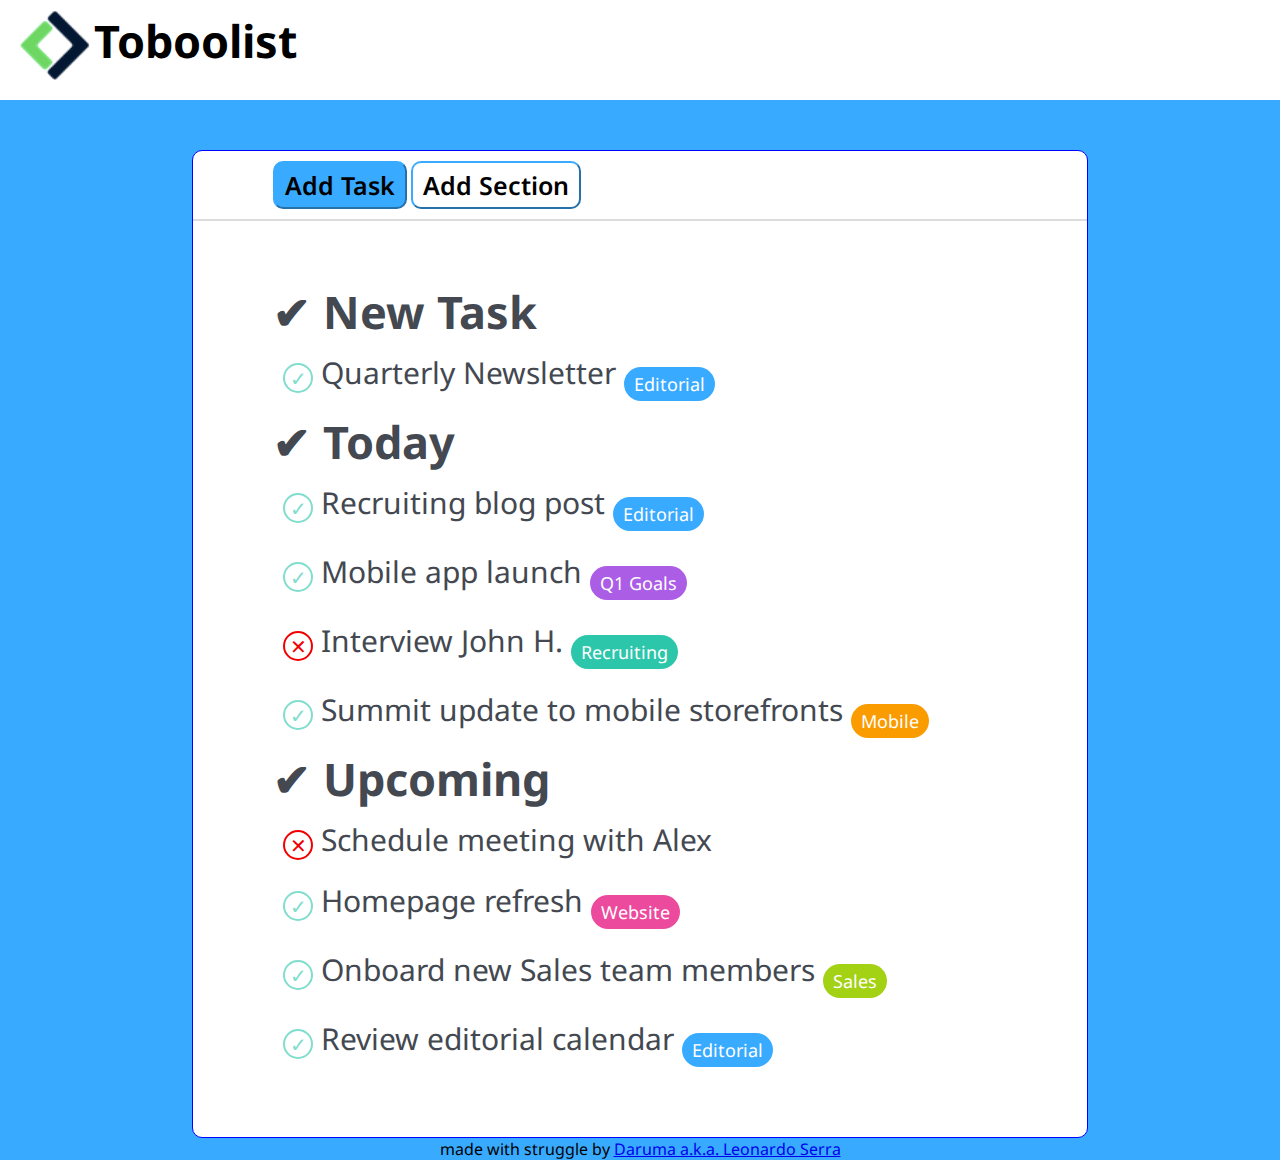
==== modifiche_dopo_correzione/index.html @ 50e65b81 "creo una cartella per le correzioni col teacher" ====
<!DOCTYPE html>
<html lang="en">
    <head>
        <meta charset="UTF-8">
        <meta http-equiv="X-UA-Compatible" content="IE=edge">
        <meta name="viewport" content="width=device-width, initial-scale=1.0">
        <title>TOBOOLIST</title>
        <!-- aggiungo favicon  -->
        <link rel="icon" type="image/x-icon" href="./img/logo.png"/>

        <!--linko il css-->
        <link rel="stylesheet" href="./css/style.css"/>
        <!--aggiungo un font da google-->
        <link rel="preconnect" href="https://fonts.googleapis.com">
        <link rel="preconnect" href="https://fonts.gstatic.com" crossorigin>
        <link href="https://fonts.googleapis.com/css2?family=Noto+Sans:ital,wght@0,100;0,200;0,300;0,400;0,500;0,600;0,700;0,800;0,900;1,100;1,200;1,300;1,400;1,500;1,600;1,700;1,800;1,900&display=swap" rel="stylesheet">
    </head>

    <body class="blue">
       <!--definisco le macro sezioni-->
       
       <!-- inizio header  -->
       <header class="white">
            <div class="title_container">
                <img class="logo" src="./img/logo.png"/>
                <h1 class="logo_title">Toboolist</h1>
            </div>
       </header>
        <!--fine header-->
        
        <!--inizio main-->
        <main class="bordi_tondi white">
            <!-- definisco sezioni del main -->
            <section id="button_container">
                <button  id="add_task" class="blue bordi_tondi">Add Task</button>
                <button  id="add_section" class="white bordi_tondi">Add Section</button>
            </section>

        <!-- creo la lista
        il teacher ha usato le liste..
        semanticamente e' piu corretto-->
            <section class="notes">
                <h2> New Task</h2>
                    <!--creo elemento elenco-->
                <div class="item">
                    <span id="format_cerchio" class="cerchio border_green">
                        <span class="checkmark green_text">
                            &#10003;
                        </span>
                    </span>
                        Quarterly Newsletter
                    <span class="label blue">
                        Editorial
                    </span>
                </div>
                 
                <h2> Today</h2>
                <div class="item">
                    <span id="format_cerchio" class="cerchio border_green">
                        <span class="checkmark green_text">
                            &#10003;
                        </span>
                    </span>
                        Recruiting blog post
                    <span class="label blue">
                        Editorial
                    </span>
                </div>

                <div class="item">
                    <span id="format_cerchio" class="cerchio border_green">
                        <span class="checkmark green_text">
                            &#10003;
                        </span>
                    </span>
                        Mobile app launch
                    <span class="label violet">
                        Q1 Goals
                    </span>
                </div>

                <div class="item">
                    <span id="format_cerchio" class="cerchio border_red">
                        <span class="checkmark red_text">
                            &#10005;
                        </span>
                    </span>
                        Interview John H.
                    <span class="label green">
                        Recruiting
                    </span>
                </div>

                <div class="item">
                    <span id="format_cerchio" class="cerchio border_green">
                        <span class="checkmark green_text">
                            &#10003;
                        </span>
                    </span>
                        Summit update to mobile storefronts
                    <span class="label orange">
                        Mobile
                    </span>
                </div>

                <h2> Upcoming</h2>
                <div class="item">
                    <span id="format_cerchio" class="cerchio border_red">
                        <span class="checkmark red_text">
                            &#10005;
                        </span>
                    </span>
                        Schedule meeting with Alex
                    <!-- <span class="label blue">
                        Editorial
                    </span> -->
                </div>

                <div class="item">
                    <span id="format_cerchio" class="cerchio border_green">
                        <span class="checkmark green_text">
                            &#10003;
                        </span>
                    </span>
                        Homepage refresh
                    <span class="label pink">
                        Website
                    </span>
                </div>

                <div class="item">
                    <span id="format_cerchio" class="cerchio border_green">
                        <span class="checkmark green_text">
                            &#10003;
                        </span>
                    </span>
                        Onboard new Sales team members
                    <span class="label light_green">
                        Sales
                    </span>
                </div>

                <div class="item">
                    <span id="format_cerchio" class="cerchio border_green">
                        <span class="checkmark green_text">
                            &#10003;
                        </span>
                    </span>
                        Review editorial calendar
                    <span class="label blue">
                        Editorial
                    </span>
                </div>
            </section>


        </main>
        <!--fine main-->

        <!--inizio footer-->
        <footer>
            made with struggle by <a href="https://open.spotify.com/artist/6zUJZaqND4ZduOsIXRH8Sb">Daruma a.k.a. Leonardo Serra</a>
        </footer>
        <!--fine footer-->
    </body>
</html>
---- modifiche_dopo_correzione/css/style.css ----
/* inserisco regole di reset */
*{
    margin: 0;
    padding: 0;
    box-sizing: border-box;
    font-family: 'Noto Sans', sans-serif;
}

header{
    margin-bottom:50px;
}
.logo{
    width: 80px;
    height: 70px;
    padding-left: 10px;
}
.logo_title{
    width: 200px;
    height: 50px;
    display:inline-block;
    font-size:45px;
    vertical-align: top;
}

/* visualizzo il container */
.title_container{
    height: 100px;
    padding:10px; 
}


/* coloro e stilizzo bordi del main  */
main{
    margin:auto;
    width:70%;
    border: 1px solid blue;
}
/* stili di bordo  */
.bordi_tondi{
    border-radius:10px;
}

/* stilizzo ogni nota  */
.notes{
    margin: 30px;
    padding:30px 50px;
    color: rgb(67, 72, 81);
    font-size: 30px;
}

.item{
    padding:10px;
}

#button_container{
    padding: 10px 40px 10px 80px;
    border-bottom: 2px solid rgb(220, 220, 220);
}

#add_task, #add_section{
    padding: 5px 10px;
    font-size:25px;
    border-color: rgb(56, 170, 255);
    font-weight: 600;

}
.cerchio{
    display:inline-block;
    width:30px;
    height:30px;
    border: 2px solid;
    border-radius:50%;
    vertical-align:text-bottom;
}

.checkmark{
    font-size:20px;
    vertical-align:top;
    padding-left:5px;
}

/* colori sfondo  */
.white{
    background-color: white;
}
.blue{
    background-color:rgb(56, 170, 255);
}
.green{
    background-color:rgb(44, 198, 171);
}
.violet{
    background-color:rgb(171, 93, 230);
}
.orange{
    background-color:rgb(250, 155, 0);
}
.pink{
    background-color:rgb(236, 74, 157);
}
.light_green{
    background-color:rgb(163, 209, 20);
}
.soft_grey{
    background-color:rgb(248, 249, 250);
}

/* colori cerchietti  */

.border_green{
    border-color:rgb(129, 221, 205);
}
.border_red{
    border-color:rgb(241, 0, 0);
}

/* colori testo */
.white_text, .label{
    color: white;
}

.red_text{
    color:rgb(241, 0, 0);
}

.green_text{
    color:rgb(129, 221, 205);
}

/* definisco dimensioni  */




/* pseudoselettori per aggiungere spunte ai titoli  */
h2::before{
    content:'\2714';
}

/* creo template label  */
.label{
    padding:5px 10px;
    font-size:18px;
    border-radius:20px;
    display:inline-block;
    vertical-align:sub;
}

footer{
    text-align:center;
}
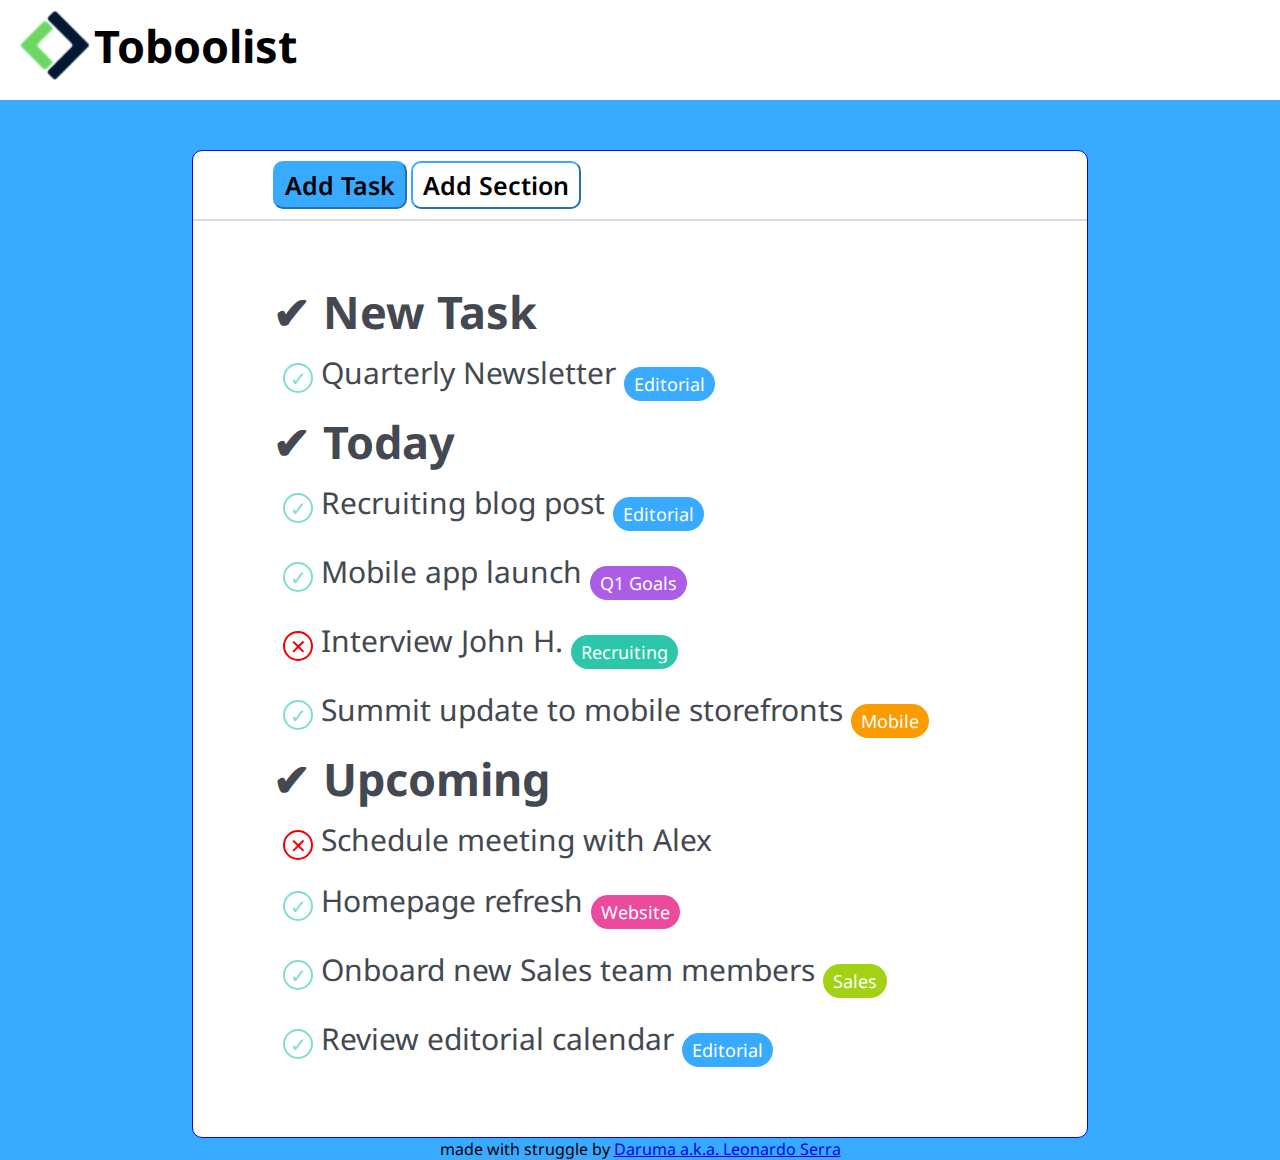
==== commit 903a13b0: "fixed logo e logo title" ====
--- a/modifiche_dopo_correzione/index.html
+++ b/modifiche_dopo_correzione/index.html
@@ -23,7 +23,7 @@
        <header class="white">
             <div class="title_container">
                 <img class="logo" src="./img/logo.png"/>
-                <h1 class="logo_title">Toboolist</h1>
+                <span class="logo_title">Toboolist</span>
             </div>
        </header>
         <!--fine header-->
--- a/modifiche_dopo_correzione/css/style.css
+++ b/modifiche_dopo_correzione/css/style.css
@@ -13,13 +13,15 @@
     width: 80px;
     height: 70px;
     padding-left: 10px;
+    vertical-align: middle;
 }
 .logo_title{
     width: 200px;
     height: 50px;
-    display:inline-block;
+    /* display:inline-block; */
     font-size:45px;
-    vertical-align: top;
+    font-weight: bold;
+    vertical-align: middle;
 }
 
 /* visualizzo il container */
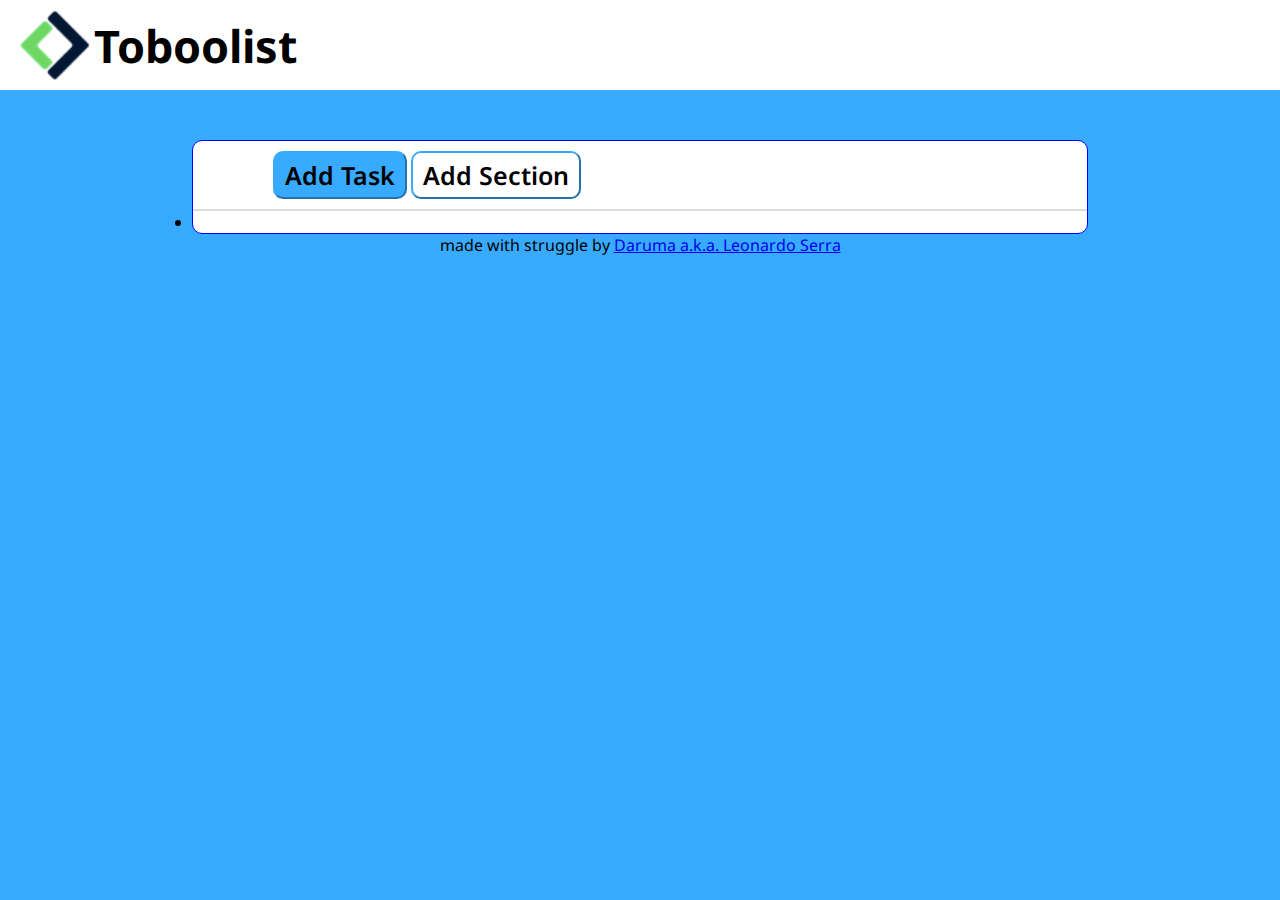
==== commit 181c56be: "ho commentato l'elenco fatto precedentemente" ====
--- a/modifiche_dopo_correzione/index.html
+++ b/modifiche_dopo_correzione/index.html
@@ -39,10 +39,11 @@
         <!-- creo la lista
         il teacher ha usato le liste..
         semanticamente e' piu corretto-->
-            <section class="notes">
+
+            <!--  <section class="notes">
                 <h2> New Task</h2>
-                    <!--creo elemento elenco-->
-                <div class="item">
+                    
+               <div class="item">
                     <span id="format_cerchio" class="cerchio border_green">
                         <span class="checkmark green_text">
                             &#10003;
@@ -111,9 +112,9 @@
                         </span>
                     </span>
                         Schedule meeting with Alex
-                    <!-- <span class="label blue">
+                     <span class="label blue">
                         Editorial
-                    </span> -->
+                    </span> 
                 </div>
 
                 <div class="item">
@@ -151,8 +152,15 @@
                         Editorial
                     </span>
                 </div>
-            </section>
+            </section> -->
 
+            <!--creiamo una unordered list-->
+            
+            <ul>
+
+                <li></li>
+
+            </ul>
 
         </main>
         <!--fine main-->
--- a/modifiche_dopo_correzione/css/style.css
+++ b/modifiche_dopo_correzione/css/style.css
@@ -26,7 +26,7 @@
 
 /* visualizzo il container */
 .title_container{
-    height: 100px;
+    /* height: 100px; */
     padding:10px; 
 }
 
@@ -135,8 +135,8 @@
 
 
 /* pseudoselettori per aggiungere spunte ai titoli  */
-h2::before{
-    content:'\2714';
+.notes h2::before{
+    content:'\2713';
 }
 
 /* creo template label  */
@@ -150,4 +150,8 @@
 
 footer{
     text-align:center;
+}
+
+a:hover{
+    color:rgb(246, 11, 11);
 }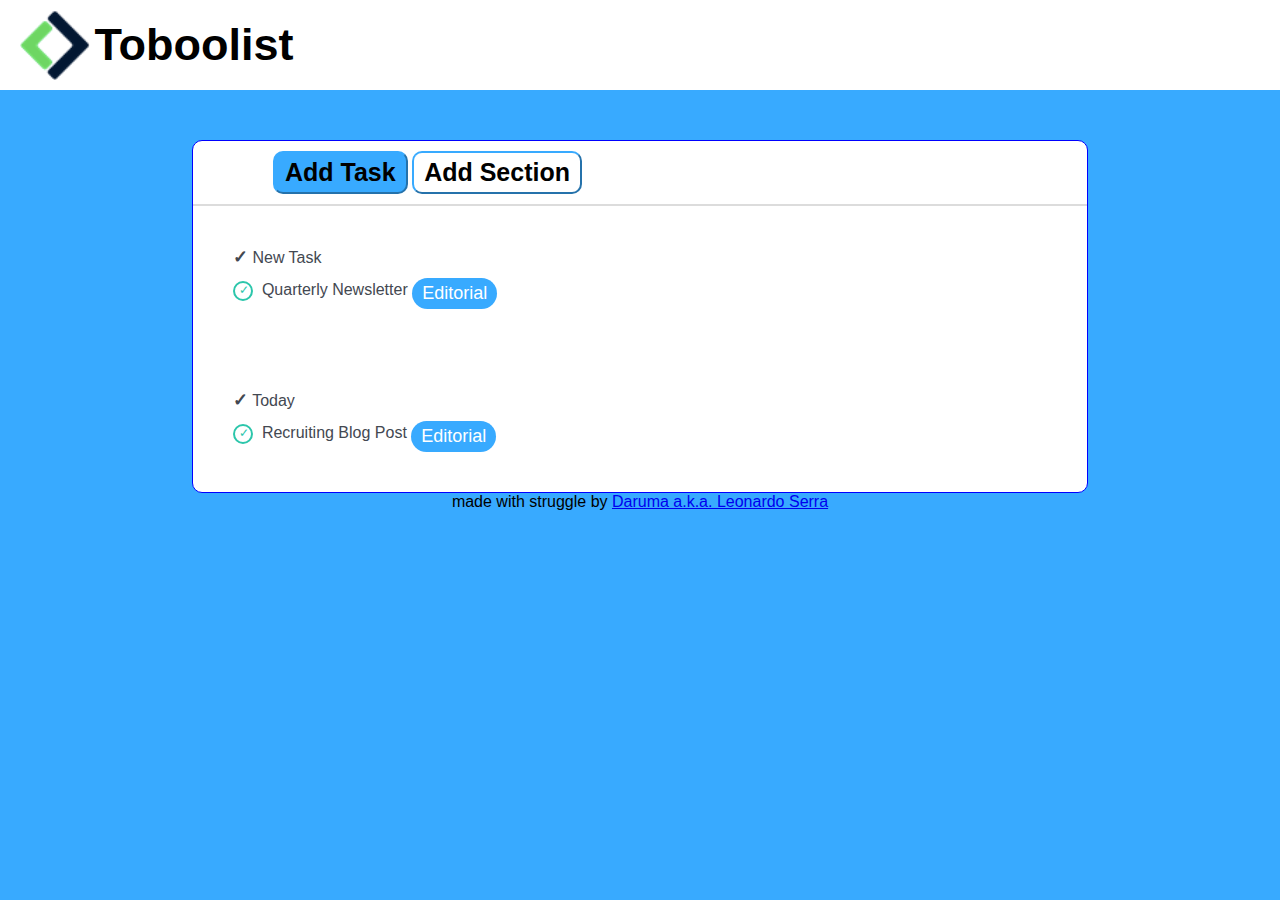
==== commit b1e1dfb7: "definito stile e struttura elenco" ====
--- a/modifiche_dopo_correzione/index.html
+++ b/modifiche_dopo_correzione/index.html
@@ -157,11 +157,34 @@
             <!--creiamo una unordered list-->
             
             <ul>
+                <li class="task">
+                    New Task
+                </li>
+                <li>
+                    <span class="cerchio_verde spunta"></span>
 
-                <li></li>
+                    &nbsp;Quarterly Newsletter
 
+                    <span class="label blue">
+                        Editorial
+                    </span>
+                </li>
             </ul>
 
+            <ul>
+                <li class="task">
+                    Today
+                </li>
+                <li>
+                    <span class="cerchio_verde spunta"></span>
+                    
+                    &nbsp;Recruiting Blog Post
+
+                    <span class="label blue">
+                        Editorial
+                    </span>
+                </li>
+            </ul>
         </main>
         <!--fine main-->
 
--- a/modifiche_dopo_correzione/css/style.css
+++ b/modifiche_dopo_correzione/css/style.css
@@ -3,7 +3,7 @@
     margin: 0;
     padding: 0;
     box-sizing: border-box;
-    font-family: 'Noto Sans', sans-serif;
+    font-family: 'arial', sans-serif;
 }
 
 header{
@@ -66,7 +66,59 @@
     font-weight: 600;
 
 }
-.cerchio{
+
+/* stilizzo la lista */
+ul{
+    list-style:none;
+    color:rgb(67, 72, 81);
+    padding:35px;
+}
+
+li{
+    padding:5px;
+}
+.cerchio_verde{
+    display:inline-block;
+    width:20px;
+    height:20px;
+    border: 2px solid rgb(44, 198, 171);
+    border-radius:50%;
+    vertical-align:middle;
+}
+
+.cerchio_rosso{
+    display:inline-block;
+    width:20px;
+    height:20px;
+    border: 2px solid rgb(241, 0, 0);
+    border-radius:50%;
+    vertical-align:middle;
+}
+
+.spunta::before{
+    content:'\2713';
+    display:inline-block;
+    font-size:12px;
+    padding-left: 4px;
+    color:rgb(44, 198, 171);
+    vertical-align:top;
+}
+
+.croce::before{
+    content:'\2715';
+    display:inline-block;
+    font-size:12px;
+    padding-left: 4px;
+    color:rgb(241, 0, 0);
+    vertical-align:top;
+}
+
+.task::before{
+    content:'\2713';
+    font-size:large;
+    font-weight: bold;
+}
+/* .cerchio{
     display:inline-block;
     width:30px;
     height:30px;
@@ -79,7 +131,7 @@
     font-size:20px;
     vertical-align:top;
     padding-left:5px;
-}
+} */
 
 /* colori sfondo  */
 .white{
@@ -135,9 +187,9 @@
 
 
 /* pseudoselettori per aggiungere spunte ai titoli  */
-.notes h2::before{
+/* .notes h2::before{
     content:'\2713';
-}
+} */
 
 /* creo template label  */
 .label{
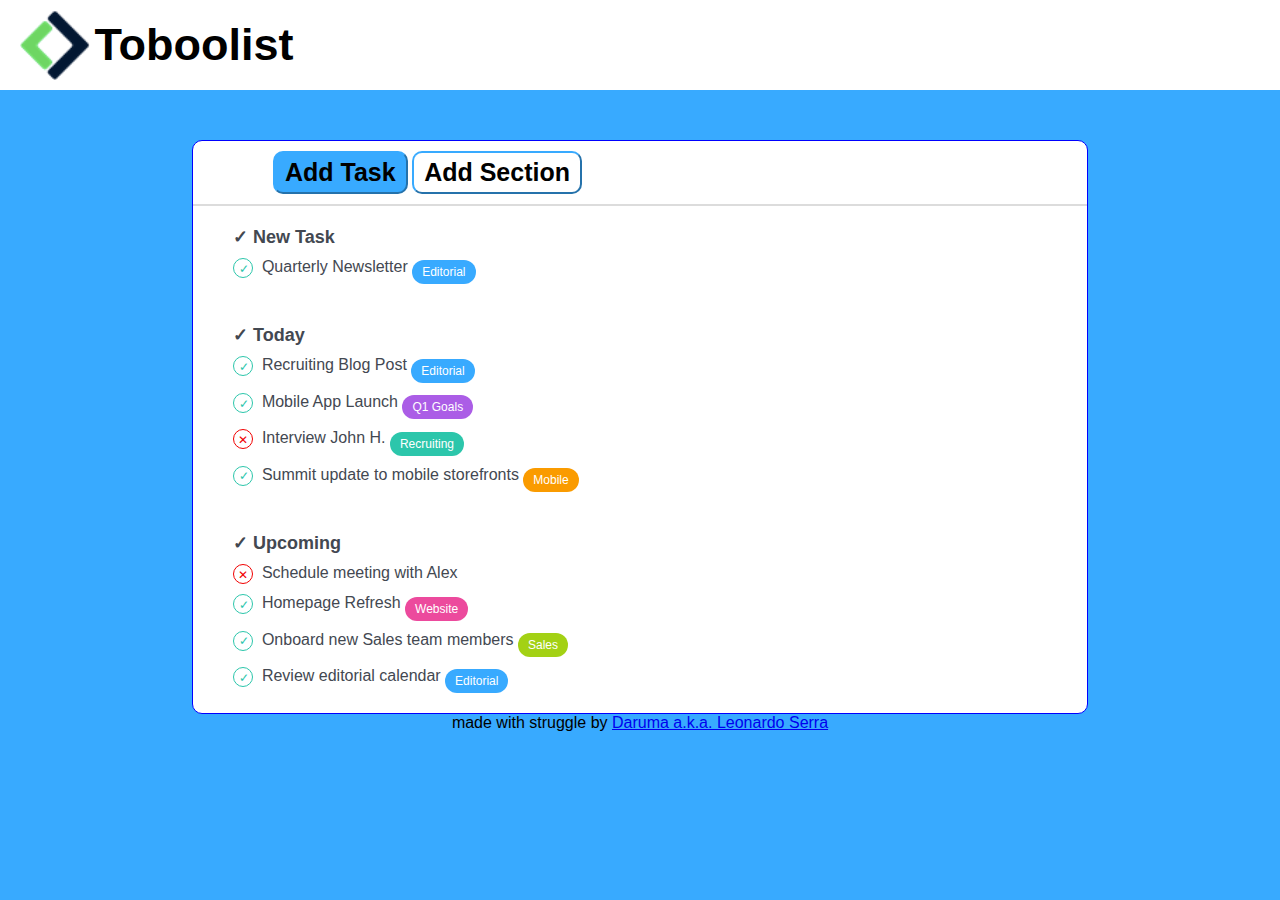
==== commit 5d0cd1a2: "Esercizio sistemato, piu semantico e con ::before" ====
--- a/modifiche_dopo_correzione/index.html
+++ b/modifiche_dopo_correzione/index.html
@@ -40,121 +40,8 @@
         il teacher ha usato le liste..
         semanticamente e' piu corretto-->
 
-            <!--  <section class="notes">
-                <h2> New Task</h2>
-                    
-               <div class="item">
-                    <span id="format_cerchio" class="cerchio border_green">
-                        <span class="checkmark green_text">
-                            &#10003;
-                        </span>
-                    </span>
-                        Quarterly Newsletter
-                    <span class="label blue">
-                        Editorial
-                    </span>
-                </div>
-                 
-                <h2> Today</h2>
-                <div class="item">
-                    <span id="format_cerchio" class="cerchio border_green">
-                        <span class="checkmark green_text">
-                            &#10003;
-                        </span>
-                    </span>
-                        Recruiting blog post
-                    <span class="label blue">
-                        Editorial
-                    </span>
-                </div>
 
-                <div class="item">
-                    <span id="format_cerchio" class="cerchio border_green">
-                        <span class="checkmark green_text">
-                            &#10003;
-                        </span>
-                    </span>
-                        Mobile app launch
-                    <span class="label violet">
-                        Q1 Goals
-                    </span>
-                </div>
-
-                <div class="item">
-                    <span id="format_cerchio" class="cerchio border_red">
-                        <span class="checkmark red_text">
-                            &#10005;
-                        </span>
-                    </span>
-                        Interview John H.
-                    <span class="label green">
-                        Recruiting
-                    </span>
-                </div>
-
-                <div class="item">
-                    <span id="format_cerchio" class="cerchio border_green">
-                        <span class="checkmark green_text">
-                            &#10003;
-                        </span>
-                    </span>
-                        Summit update to mobile storefronts
-                    <span class="label orange">
-                        Mobile
-                    </span>
-                </div>
-
-                <h2> Upcoming</h2>
-                <div class="item">
-                    <span id="format_cerchio" class="cerchio border_red">
-                        <span class="checkmark red_text">
-                            &#10005;
-                        </span>
-                    </span>
-                        Schedule meeting with Alex
-                     <span class="label blue">
-                        Editorial
-                    </span> 
-                </div>
-
-                <div class="item">
-                    <span id="format_cerchio" class="cerchio border_green">
-                        <span class="checkmark green_text">
-                            &#10003;
-                        </span>
-                    </span>
-                        Homepage refresh
-                    <span class="label pink">
-                        Website
-                    </span>
-                </div>
-
-                <div class="item">
-                    <span id="format_cerchio" class="cerchio border_green">
-                        <span class="checkmark green_text">
-                            &#10003;
-                        </span>
-                    </span>
-                        Onboard new Sales team members
-                    <span class="label light_green">
-                        Sales
-                    </span>
-                </div>
-
-                <div class="item">
-                    <span id="format_cerchio" class="cerchio border_green">
-                        <span class="checkmark green_text">
-                            &#10003;
-                        </span>
-                    </span>
-                        Review editorial calendar
-                    <span class="label blue">
-                        Editorial
-                    </span>
-                </div>
-            </section> -->
-
-            <!--creiamo una unordered list-->
+        <!--creiamo una unordered list-->
             
             <ul>
                 <li class="task">
@@ -184,6 +71,75 @@
                         Editorial
                     </span>
                 </li>
+                <li>
+                    <span class="cerchio_verde spunta"></span>
+                    
+                    &nbsp;Mobile App Launch
+
+                    <span class="label violet">
+                        Q1 Goals
+                    </span>
+                </li>
+                <li>
+                    <span class="cerchio_rosso croce"></span>
+                    
+                    &nbsp;Interview John H.
+
+                    <span class="label green">
+                        Recruiting
+                    </span>
+                </li>
+                <li>
+                    <span class="cerchio_verde spunta"></span>
+                    
+                    &nbsp;Summit update to mobile storefronts
+
+                    <span class="label orange">
+                        Mobile
+                    </span>
+                </li>
+            </ul>
+
+            <ul>
+                <li class="task">
+                    Upcoming
+                </li>
+                <li>
+                    <span class="cerchio_rosso croce"></span>
+                    
+                    &nbsp;Schedule meeting with Alex
+
+                    <span class="">
+                        
+                    </span>
+                </li>
+                <li>
+                    <span class="cerchio_verde spunta"></span>
+                    
+                    &nbsp;Homepage Refresh
+
+                    <span class="label pink">
+                        Website
+                    </span>
+                </li>
+                <li>
+                    <span class="cerchio_verde spunta"></span>
+                    
+                    &nbsp;Onboard new Sales team members
+
+                    <span class="label light_green">
+                        Sales
+                    </span>
+                </li>
+                <li>
+                    <span class="cerchio_verde spunta"></span>
+                    
+                    &nbsp;Review editorial calendar
+
+                    <span class="label blue">
+                        Editorial
+                    </span>
+                </li>
             </ul>
         </main>
         <!--fine main-->
--- a/modifiche_dopo_correzione/css/style.css
+++ b/modifiche_dopo_correzione/css/style.css
@@ -3,7 +3,7 @@
     margin: 0;
     padding: 0;
     box-sizing: border-box;
-    font-family: 'arial', sans-serif;
+    font-family: 'Arial', sans-serif;
 }
 
 header{
@@ -71,7 +71,7 @@
 ul{
     list-style:none;
     color:rgb(67, 72, 81);
-    padding:35px;
+    padding:15px 35px;
 }
 
 li{
@@ -81,7 +81,7 @@
     display:inline-block;
     width:20px;
     height:20px;
-    border: 2px solid rgb(44, 198, 171);
+    border: 1px solid rgb(44, 198, 171);
     border-radius:50%;
     vertical-align:middle;
 }
@@ -90,7 +90,7 @@
     display:inline-block;
     width:20px;
     height:20px;
-    border: 2px solid rgb(241, 0, 0);
+    border: 1px solid rgb(241, 0, 0);
     border-radius:50%;
     vertical-align:middle;
 }
@@ -99,9 +99,9 @@
     content:'\2713';
     display:inline-block;
     font-size:12px;
-    padding-left: 4px;
+    padding-left: 4.5px;
     color:rgb(44, 198, 171);
-    vertical-align:top;
+    vertical-align:middle;
 }
 
 .croce::before{
@@ -110,30 +110,18 @@
     font-size:12px;
     padding-left: 4px;
     color:rgb(241, 0, 0);
-    vertical-align:top;
+    vertical-align:middle;
 }
 
+.task{
+    font-size:large;
+    font-weight:700;
+}  
 .task::before{
     content:'\2713';
-    font-size:large;
-    font-weight: bold;
-}
-/* .cerchio{
-    display:inline-block;
-    width:30px;
-    height:30px;
-    border: 2px solid;
-    border-radius:50%;
-    vertical-align:text-bottom;
 }
 
-.checkmark{
-    font-size:20px;
-    vertical-align:top;
-    padding-left:5px;
-} */
-
-/* colori sfondo  */
+/* palette colori  */
 .white{
     background-color: white;
 }
@@ -159,14 +147,6 @@
     background-color:rgb(248, 249, 250);
 }
 
-/* colori cerchietti  */
-
-.border_green{
-    border-color:rgb(129, 221, 205);
-}
-.border_red{
-    border-color:rgb(241, 0, 0);
-}
 
 /* colori testo */
 .white_text, .label{
@@ -181,20 +161,10 @@
     color:rgb(129, 221, 205);
 }
 
-/* definisco dimensioni  */
-
-
-
-
-/* pseudoselettori per aggiungere spunte ai titoli  */
-/* .notes h2::before{
-    content:'\2713';
-} */
-
 /* creo template label  */
 .label{
     padding:5px 10px;
-    font-size:18px;
+    font-size:12px;
     border-radius:20px;
     display:inline-block;
     vertical-align:sub;
